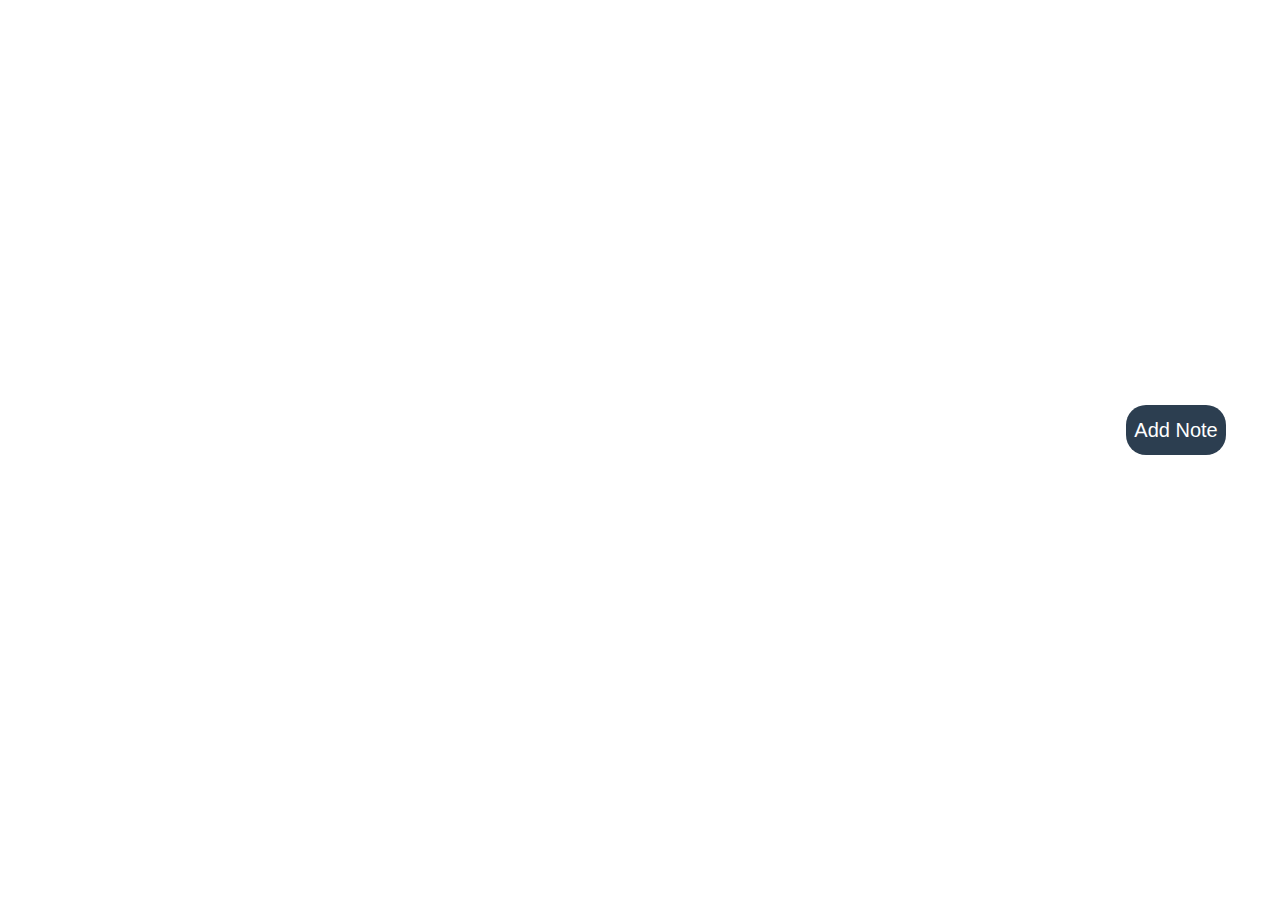
==== earth/earthpage.html @ 5ff4304e "added all planets" ====
<!doctype html>
<html lang="en">
<head>
    <meta charset="UTF-8">
    <meta name="viewport" content="width=device-width, initial-scale=1.0">
    <meta http-equiv="X-UA-Compatible" content="IE=edge">
    <link rel="stylesheet" href="style.css">
    <title>earth</title>
</head>
<body>
    <iframe style="border-radius:12px" src="https://open.spotify.com/embed/playlist/5LbIUikEtLe91WF5fAgiFW?utm_source=generator" width="300px" height="450px" frameBorder="0" allowfullscreen="" allow="autoplay; clipboard-write; encrypted-media; fullscreen; picture-in-picture" loading="lazy"></iframe>
    <div id="container">
        <button class="btn-add">Add Note</button>
    </div>  
    <script src="script.js"></script>
</body>
</html>
---- earth/style.css ----
iframe {
    margin-top: 150px; 
    margin-left: 50px; 
}

@import url('https://fonts.googleapis.com/css2?family=Rubik:wght@300;400;500;600;700;900&display=swap');

* {
    margin: 0;
    padding: 0;
    box-sizing: border-box;
    font-family: 'Rubik', sans-serif;
}

#container {
    margin-top: -30px;
    margin-right: 30px;
    position: fixed;
    top: 0;
    right: 0;
    width: calc(100% - 300px); 
    height: 100%;
    display: flex;
    flex-direction: column; 
    align-items: flex-end; 
    justify-content: center;
    padding: 24px;
    box-sizing: border-box;
}

.sticky {
    margin-top: 20px; 
    height: 450px;
    width: 300px; 
    max-width: 400px; 
    padding: 16px;
    border: none;
    outline: none;
    resize: none;
    border-radius: 5px;
    font-size: 18px;
    box-shadow: rgba(60, 64, 67, 0.3) 0px 1px 2px 0px, rgba(60, 64, 67, 0.15) 0px 1px 3px 1px;
}

.btn-add {
    margin-top: 20px; 
    height: 50px;
    width: 100px;
    border: none;
    border-radius: 20px;
    outline: none;
    color: #fff;
    font-size: 20px;
    background-color: #2c3e50;
    cursor: pointer;
}

.btn-add:hover {
    background-color: #34495e;
    border-radius: 20px;
}
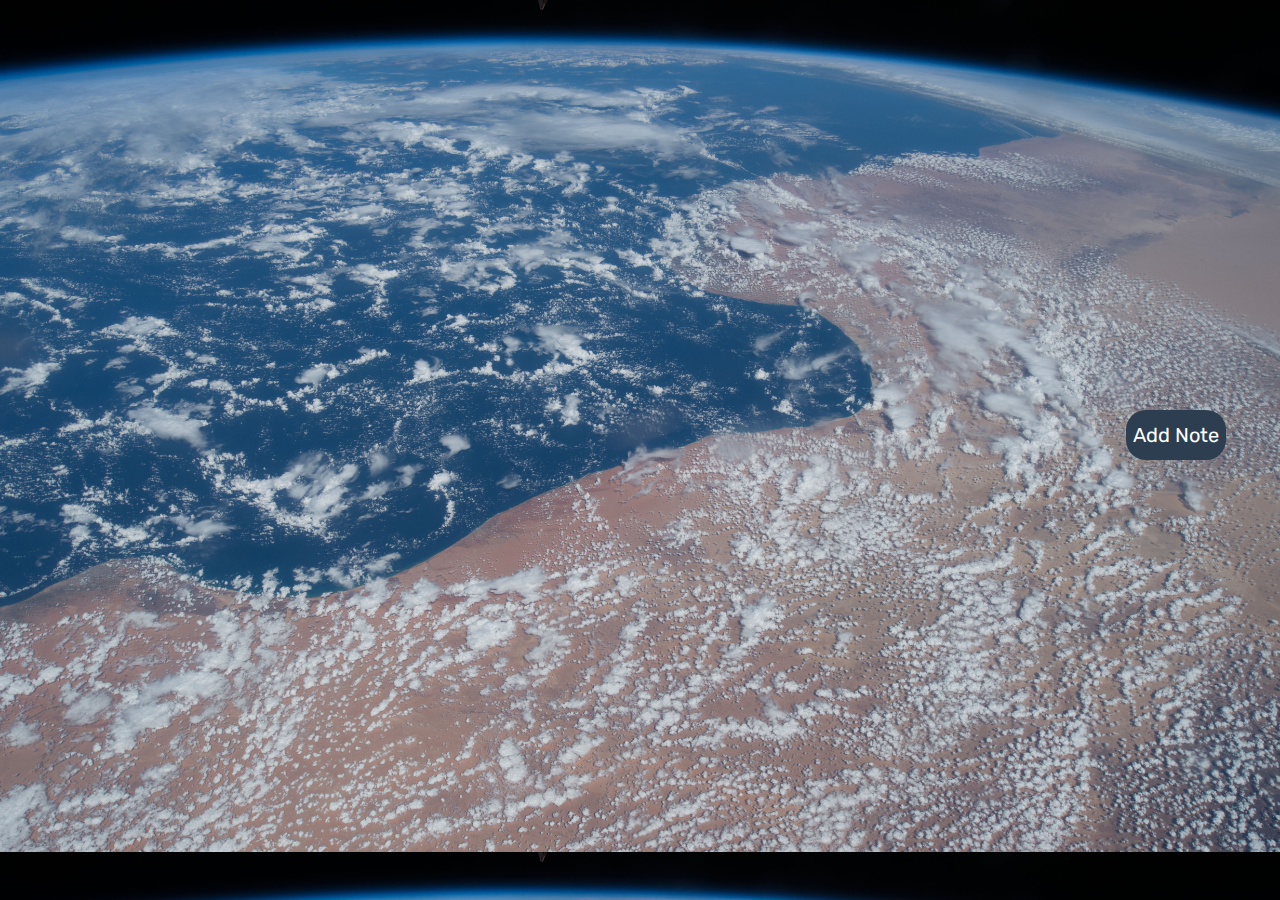
==== commit 942cd793: "clean code" ====
--- a/earth/earthpage.html
+++ b/earth/earthpage.html
@@ -4,14 +4,28 @@
     <meta charset="UTF-8">
     <meta name="viewport" content="width=device-width, initial-scale=1.0">
     <meta http-equiv="X-UA-Compatible" content="IE=edge">
-    <link rel="stylesheet" href="style.css">
+    <style>
+        body {
+        background-image: url("earth-background.jpg"); 
+    }
+    </style>
+    <link rel="stylesheet" href="../style-planets.css">
     <title>earth</title>
 </head>
 <body>
-    <iframe style="border-radius:12px" src="https://open.spotify.com/embed/playlist/5LbIUikEtLe91WF5fAgiFW?utm_source=generator" width="300px" height="450px" frameBorder="0" allowfullscreen="" allow="autoplay; clipboard-write; encrypted-media; fullscreen; picture-in-picture" loading="lazy"></iframe>
+    <iframe 
+    style="border-radius:12px" 
+    src="https://open.spotify.com/embed/playlist/2EIqlPcVMRx0MXU96szswx?utm_source=generator" 
+    width="100%" 
+    height="352" 
+    frameBorder="0" 
+    allowfullscreen="" 
+    allow="autoplay; clipboard-write; encrypted-media; fullscreen; picture-in-picture" 
+    loading="lazy">
+    </iframe>
     <div id="container">
         <button class="btn-add">Add Note</button>
     </div>  
-    <script src="script.js"></script>
+    <script src="../script-planets.js"></script>
 </body>
 </html>--- a/style-planets.css
+++ b/style-planets.css
@@ -0,0 +1,66 @@
+@import url('https://fonts.googleapis.com/css2?family=Rubik:wght@300;400;500;600;700;900&display=swap');
+
+body {
+    background-size: cover;
+    background-position: center top;   
+}
+
+iframe {
+    margin-top: 150px; 
+    margin-left: 50px; 
+}
+
+* {
+    margin: 0;
+    padding: 0;
+    box-sizing: border-box;
+    font-family: 'Rubik', sans-serif;
+}
+
+#container {
+    margin-top: -25px;
+    margin-right: 30px;
+    position: fixed;
+    top: 0;
+    right: 0;
+    width: calc(100% - 300px);
+    height: 100%;
+    display: flex;
+    flex-direction: column; 
+    align-items: flex-end; 
+    justify-content: center;
+    padding: 24px;
+    box-sizing: border-box;
+}
+
+.sticky {
+    margin-top: 20px; 
+    height: 450px;
+    width: 300px; 
+    max-width: 400px; 
+    padding: 16px;
+    border: none;
+    outline: none;
+    resize: none;
+    border-radius: 5px;
+    font-size: 18px;
+    box-shadow: rgba(60, 64, 67, 0.3) 0px 1px 2px 0px, rgba(60, 64, 67, 0.15) 0px 1px 3px 1px;
+}
+
+.btn-add {
+    margin-top: 20px; 
+    height: 50px;
+    width: 100px;
+    border: none;
+    border-radius: 20px;
+    outline: none;
+    color: #fff;
+    font-size: 20px;
+    background-color: #2c3e50;
+    cursor: pointer;
+}
+
+.btn-add:hover {
+    background-color: #34495e;
+    border-radius: 20px;
+}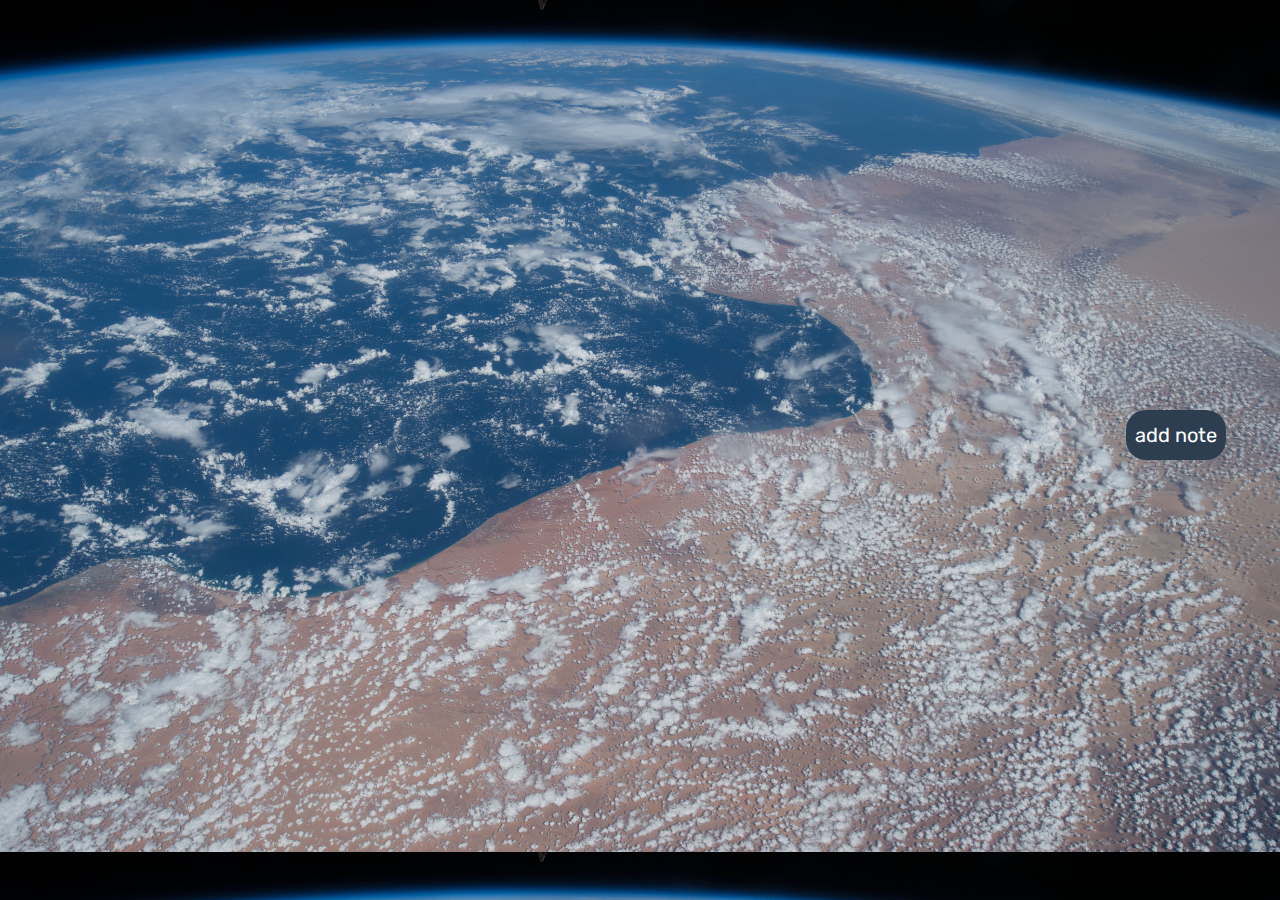
==== commit 61471f5a: "clean code" ====
--- a/earth/earthpage.html
+++ b/earth/earthpage.html
@@ -14,17 +14,15 @@
 </head>
 <body>
     <iframe 
-    style="border-radius:12px" 
+    id="spotify"
     src="https://open.spotify.com/embed/playlist/2EIqlPcVMRx0MXU96szswx?utm_source=generator" 
-    width="100%" 
-    height="352" 
     frameBorder="0" 
     allowfullscreen="" 
     allow="autoplay; clipboard-write; encrypted-media; fullscreen; picture-in-picture" 
     loading="lazy">
     </iframe>
     <div id="container">
-        <button class="btn-add">Add Note</button>
+        <button class="btn-add">add note</button>
     </div>  
     <script src="../script-planets.js"></script>
 </body>
--- a/style-planets.css
+++ b/style-planets.css
@@ -5,9 +5,19 @@
     background-position: center top;   
 }
 
+/*
 iframe {
     margin-top: 150px; 
     margin-left: 50px; 
+}
+*/
+
+#spotify{
+    width: 25%;
+    height: 500px;
+    border-radius:12px;
+    margin-top: 150px;
+    margin-left: 50px;
 }
 
 * {
